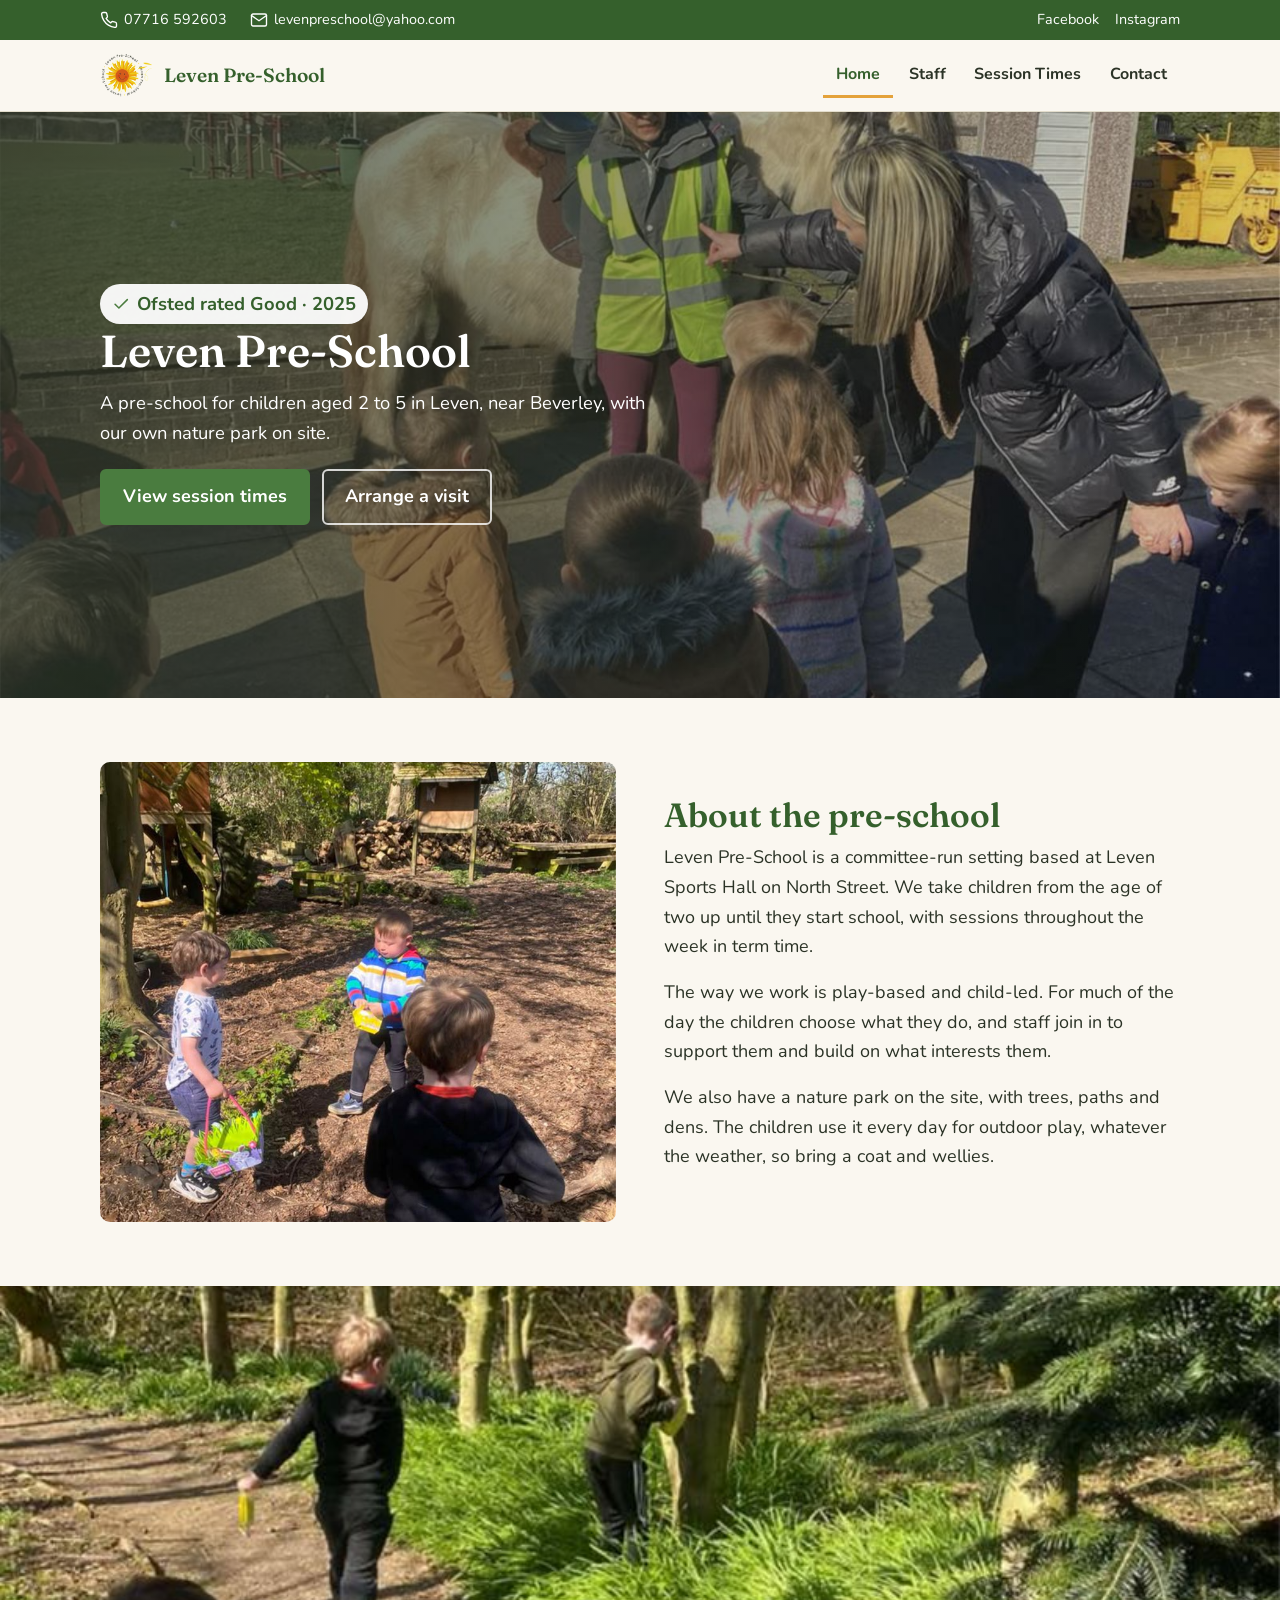
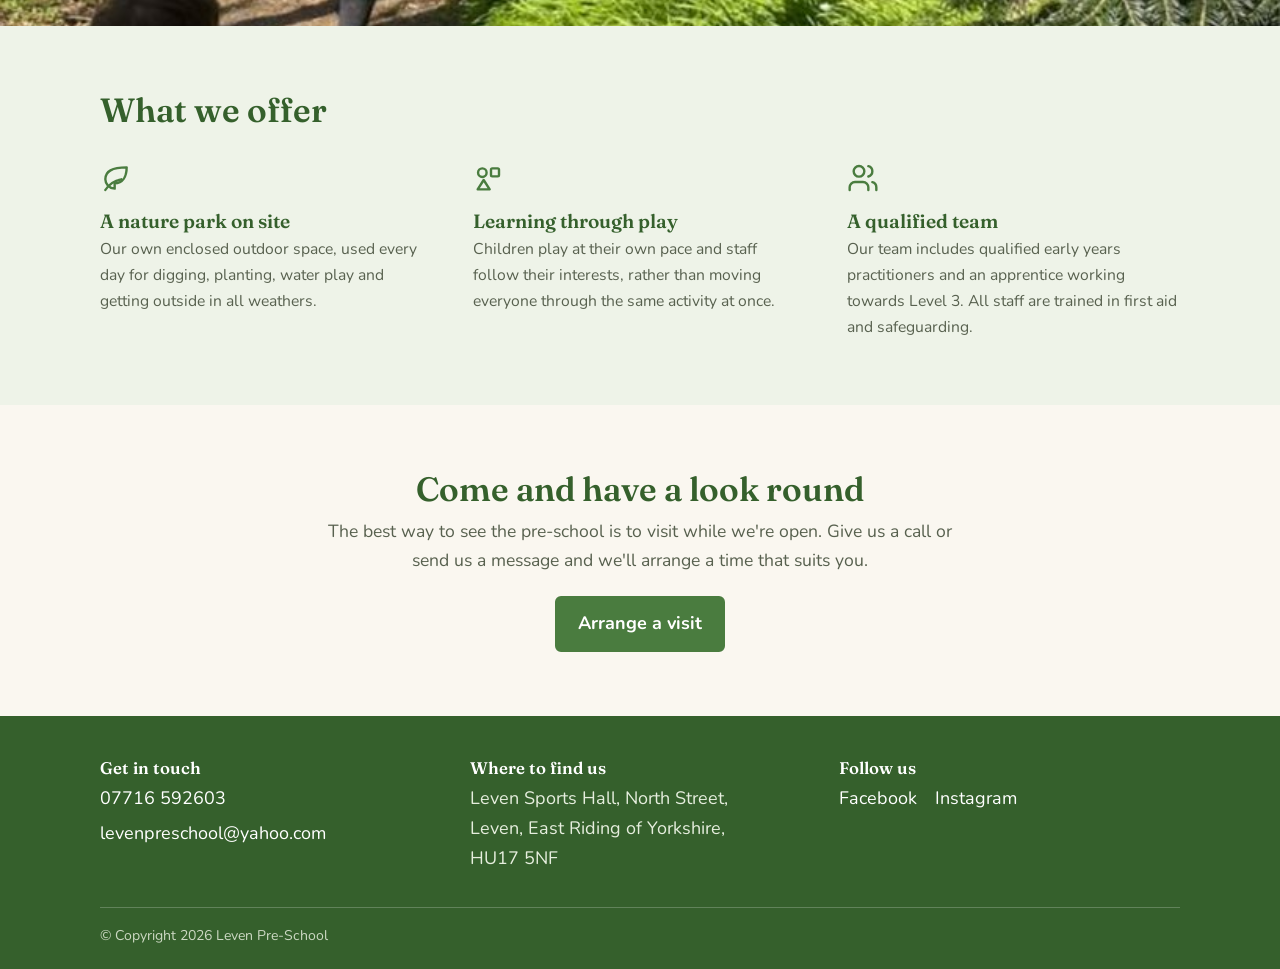
==== index.html @ 2f5be1a2 "Add files via upload" ====
<!DOCTYPE html>
<html lang="en-GB">
<head>
<meta charset="UTF-8">
<meta name="viewport" content="width=device-width, initial-scale=1.0">
<title>Leven Pre-School | Leven, near Beverley</title>
<meta name="description" content="Leven Pre-School is a committee-run pre-school in Leven, near Beverley, for children aged 2 to 5, with its own nature park on site.">
<link rel="icon" type="image/png" href="assets/favicon.png">
<link rel="preconnect" href="https://fonts.googleapis.com">
<link rel="preconnect" href="https://fonts.gstatic.com" crossorigin>
<link href="https://fonts.googleapis.com/css2?family=Fraunces:opsz,wght@9..144,500;9..144,600&family=Nunito:wght@400;600;700&display=swap" rel="stylesheet">
<link rel="stylesheet" href="style.css">
</head>
<body>

<div class="topbar">
  <div class="wrap">
    <div class="tb-contact">
      <a href="tel:07716592603"><svg class="ico" viewBox="0 0 24 24" fill="none" stroke="currentColor" stroke-width="1.8" stroke-linecap="round" stroke-linejoin="round" aria-hidden="true"><path d="M22 16.92v3a2 2 0 0 1-2.18 2 19.8 19.8 0 0 1-8.63-3.07 19.5 19.5 0 0 1-6-6 19.8 19.8 0 0 1-3.07-8.67A2 2 0 0 1 4.11 2h3a2 2 0 0 1 2 1.72c.13.96.36 1.9.7 2.81a2 2 0 0 1-.45 2.11L8.09 9.91a16 16 0 0 0 6 6l1.27-1.27a2 2 0 0 1 2.11-.45c.9.34 1.85.57 2.81.7A2 2 0 0 1 22 16.92z"/></svg>07716 592603</a>
      <a href="mailto:levenpreschool@yahoo.com"><svg class="ico" viewBox="0 0 24 24" fill="none" stroke="currentColor" stroke-width="1.8" stroke-linecap="round" stroke-linejoin="round" aria-hidden="true"><rect x="2" y="4" width="20" height="16" rx="2"/><path d="m2 6 10 7 10-7"/></svg>levenpreschool@yahoo.com</a>
    </div>
    <div class="tb-social">
      <a href="https://www.facebook.com/share/1BSi1CAocH/" target="_blank" rel="noopener">Facebook</a>
      <a href="https://www.instagram.com/levenpreschool" target="_blank" rel="noopener">Instagram</a>
    </div>
  </div>
</div>

<header class="site">
  <div class="wrap">
    <a class="brand" href="index.html">
      <img src="assets/logo.png" alt="Leven Pre-School logo">
      <b>Leven Pre-School</b>
    </a>
    <button class="nav-toggle" aria-label="Open menu" aria-expanded="false" aria-controls="menu"><span></span><span></span><span></span></button>
    <nav class="main" aria-label="Main">
      <ul id="menu">
        <li><a href="index.html" class="active" aria-current="page">Home</a></li>
        <li><a href="staff.html">Staff</a></li>
        <li><a href="session-times.html">Session Times</a></li>
        <li><a href="contact.html">Contact</a></li>
      </ul>
    </nav>
  </div>
</header>

<main>
<section class="hero">
  <img src="assets/hero.jpg" alt="A group of pre-school children meeting a pony outdoors with two members of staff">
  <div class="overlay">
    <div class="wrap">
      <div class="hero-text">
        <p class="hero-badge"><svg class="ico" viewBox="0 0 24 24" fill="none" stroke="currentColor" stroke-width="2" stroke-linecap="round" stroke-linejoin="round" aria-hidden="true"><path d="M20 6 9 17l-5-5"/></svg>Ofsted rated Good · 2025</p>
        <h1>Leven Pre-School</h1>
        <p>A pre-school for children aged 2 to 5 in Leven, near Beverley, with our own nature park on site.</p>
        <div class="btn-row">
          <a class="btn" href="session-times.html">View session times</a>
          <a class="btn btn-outline on-dark" href="contact.html">Arrange a visit</a>
        </div>
      </div>
    </div>
  </div>
</section>

<section class="section">
  <div class="wrap split">
    <img src="assets/welcome.jpg" alt="Children playing among trees and wooden dens in the pre-school's nature park">
    <div>
      <h2>About the pre-school</h2>
      <p>Leven Pre-School is a committee-run setting based at Leven Sports Hall on North Street. We take children from the age of two up until they start school, with sessions throughout the week in term time.</p>
      <p>The way we work is play-based and child-led. For much of the day the children choose what they do, and staff join in to support them and build on what interests them.</p>
      <p>We also have a nature park on the site, with trees, paths and dens. The children use it every day for outdoor play, whatever the weather, so bring a coat and wellies.</p>
    </div>
  </div>
</section>

<section class="band">
  <img src="assets/nature.jpg" alt="Children walking along a woodland path in the nature park on a sunny day">
</section>

<section class="section section--tint">
  <div class="wrap">
    <h2>What we offer</h2>
    <div class="features">
      <div class="feature">
        <svg class="ico" viewBox="0 0 24 24" fill="none" stroke="currentColor" stroke-width="1.8" stroke-linecap="round" stroke-linejoin="round" aria-hidden="true"><path d="M11 20A7 7 0 0 1 4 13C4 7 9 4 20 4c0 7-3 12-9 12z"/><path d="M4 21c3-5 7-7 12-8"/></svg>
        <h3>A nature park on site</h3>
        <p>Our own enclosed outdoor space, used every day for digging, planting, water play and getting outside in all weathers.</p>
      </div>
      <div class="feature">
        <svg class="ico" viewBox="0 0 24 24" fill="none" stroke="currentColor" stroke-width="1.8" stroke-linecap="round" stroke-linejoin="round" aria-hidden="true"><circle cx="7" cy="8" r="3.2"/><rect x="13.5" y="4.8" width="6" height="6" rx="1"/><path d="M8 13.5 12.5 20.5h-9z"/></svg>
        <h3>Learning through play</h3>
        <p>Children play at their own pace and staff follow their interests, rather than moving everyone through the same activity at once.</p>
      </div>
      <div class="feature">
        <svg class="ico" viewBox="0 0 24 24" fill="none" stroke="currentColor" stroke-width="1.8" stroke-linecap="round" stroke-linejoin="round" aria-hidden="true"><path d="M16 21v-2a4 4 0 0 0-4-4H6a4 4 0 0 0-4 4v2"/><circle cx="9" cy="7" r="4"/><path d="M22 21v-2a4 4 0 0 0-3-3.87"/><path d="M16 3.13a4 4 0 0 1 0 7.75"/></svg>
        <h3>A qualified team</h3>
        <p>Our team includes qualified early years practitioners and an apprentice working towards Level 3. All staff are trained in first aid and safeguarding.</p>
      </div>
    </div>
  </div>
</section>

<section class="section">
  <div class="wrap measure center">
    <h2>Come and have a look round</h2>
    <p class="lead center">The best way to see the pre-school is to visit while we're open. Give us a call or send us a message and we'll arrange a time that suits you.</p>
    <div class="btn-row center">
      <a class="btn" href="contact.html">Arrange a visit</a>
    </div>
  </div>
</section>
</main>

<footer class="site">
  <div class="wrap">
    <div class="cols">
      <div>
        <h3>Get in touch</h3>
        <p><a href="tel:07716592603">07716 592603</a></p>
        <p><a href="mailto:levenpreschool@yahoo.com">levenpreschool@yahoo.com</a></p>
      </div>
      <div>
        <h3>Where to find us</h3>
        <p>Leven Sports Hall, North Street,<br>Leven, East Riding of Yorkshire,<br>HU17 5NF</p>
      </div>
      <div>
        <h3>Follow us</h3>
        <p class="foot-social"><a href="https://www.facebook.com/share/1BSi1CAocH/" target="_blank" rel="noopener">Facebook</a><a href="https://www.instagram.com/levenpreschool" target="_blank" rel="noopener">Instagram</a></p>
      </div>
    </div>
    <div class="copyright">© Copyright 2026 Leven Pre-School</div>
  </div>
</footer>

<script src="nav.js"></script>
</body>
</html>
---- style.css ----
/* Leven Pre-School: shared styles */
:root {
  --green: #4a7c3f;
  --green-dark: #35602c;
  --green-light: #eef3e8;
  --sun: #e4a23a;
  --sun-dark: #bd7d18;
  --ink: #2b3326;
  --muted: #58614f;
  --cream: #faf7f0;
  --white: #ffffff;
  --line: #e2dccb;
  --radius: 6px;
  --radius-img: 10px;
  --wrap: 1080px;
}

* { box-sizing: border-box; }
html { scroll-behavior: smooth; }
body {
  margin: 0;
  font-family: "Nunito", system-ui, -apple-system, "Segoe UI", Roboto, sans-serif;
  color: var(--ink);
  background: var(--cream);
  font-size: 18px;
  line-height: 1.65;
  overflow-wrap: break-word;
}

/* Respect users who prefer less motion */
@media (prefers-reduced-motion: reduce) {
  html { scroll-behavior: auto; }
  *, *::before, *::after { animation-duration: .01ms !important; animation-iteration-count: 1 !important; transition-duration: .01ms !important; }
}
h1, h2, h3 {
  font-family: "Fraunces", Georgia, "Times New Roman", serif;
  font-weight: 600;
  line-height: 1.2;
  color: var(--green-dark);
  margin: 0 0 .5rem;
}
h1 { font-size: clamp(2rem, 4.5vw, 2.8rem); }
h2 { font-size: clamp(1.5rem, 3.2vw, 2.1rem); }
h3 { font-size: 1.2rem; font-weight: 600; }
p { margin: 0 0 1rem; }
a { color: var(--green-dark); }
img { max-width: 100%; display: block; }
strong, b { font-weight: 700; }

.wrap { width: min(var(--wrap), 92%); margin-inline: auto; }
.lead { font-size: 1.1rem; color: var(--muted); max-width: 60ch; }
.center { text-align: center; }
.center.lead, .measure { margin-inline: auto; }
.measure { max-width: 62ch; }

/* Focus: visible for keyboard users everywhere */
:focus-visible { outline: 3px solid var(--sun); outline-offset: 2px; border-radius: 3px; }

/* Buttons */
.btn {
  display: inline-block;
  font: inherit;
  font-weight: 700;
  text-decoration: none;
  padding: .7rem 1.3rem;
  border-radius: var(--radius);
  border: 2px solid var(--green);
  background: var(--green);
  color: #fff;
  cursor: pointer;
  transition: background .15s ease, border-color .15s ease, color .15s ease;
}
.btn:hover { background: var(--green-dark); border-color: var(--green-dark); }
.btn-outline { background: transparent; color: var(--green-dark); }
.btn-outline:hover { background: var(--green-light); }
.btn-outline.on-dark { color: #fff; border-color: rgba(255,255,255,.8); }
.btn-outline.on-dark:hover { background: rgba(255,255,255,.15); }
.btn-row { display: flex; flex-wrap: wrap; gap: .8rem; margin-top: 1.3rem; }
.btn-row.center { justify-content: center; }

/* SVG icons */
.ico { width: 1.25em; height: 1.25em; flex: none; vertical-align: -.2em; }

/* Top contact bar */
.topbar { background: var(--green-dark); color: #fff; font-size: .9rem; }
.topbar .wrap { display: flex; flex-wrap: wrap; gap: .3rem 1.4rem; align-items: center; justify-content: space-between; padding: .5rem 0; }
.topbar a { color: #fff; text-decoration: none; display: inline-flex; align-items: center; gap: .4rem; }
.topbar a:hover { text-decoration: underline; }
.topbar .tb-contact { display: flex; flex-wrap: wrap; gap: .4rem 1.4rem; }
.topbar .tb-social { display: flex; gap: 1rem; }

/* Header + nav */
header.site { position: sticky; top: 0; z-index: 50; background: var(--cream); border-bottom: 1px solid var(--line); }
header.site .wrap { display: flex; align-items: center; justify-content: space-between; gap: 1rem; padding: .6rem 0; position: relative; }
.brand { display: flex; align-items: center; gap: .7rem; text-decoration: none; }
.brand img { height: 52px; width: auto; }
.brand b { font-family: "Fraunces", Georgia, serif; font-weight: 600; font-size: 1.2rem; color: var(--green-dark); }
nav.main ul { list-style: none; display: flex; gap: .2rem; margin: 0; padding: 0; }
nav.main a {
  text-decoration: none; color: var(--ink); font-weight: 700; font-size: 1rem;
  padding: .5rem .8rem; display: block; border-bottom: 3px solid transparent;
}
nav.main a:hover { color: var(--green-dark); }
nav.main a.active { color: var(--green-dark); border-bottom-color: var(--sun); }
.nav-toggle { display: none; background: none; border: 1px solid var(--line); border-radius: var(--radius); cursor: pointer; padding: .5rem .6rem; min-width: 44px; min-height: 44px; }
.nav-toggle span { display: block; width: 24px; height: 2.5px; background: var(--green-dark); border-radius: 2px; margin: 4px 0; }

@media (max-width: 760px) {
  .nav-toggle { display: block; }
  nav.main { position: absolute; top: 100%; left: 0; right: 0; background: var(--cream); border-bottom: 1px solid var(--line); display: none; }
  nav.main.open { display: block; }
  nav.main ul { flex-direction: column; padding: .4rem; }
  nav.main a { padding: .7rem .8rem; border-bottom: 1px solid var(--line); }
  nav.main a.active { border-bottom-color: var(--line); color: var(--green-dark); }
}

/* Hero */
.hero { position: relative; color: #fff; }
.hero img { width: 100%; height: auto; aspect-ratio: 1600 / 732; max-height: 72vh; object-fit: cover; display: block; }
.hero .overlay { position: absolute; inset: 0; background: linear-gradient(90deg, rgba(43,51,38,.8) 0%, rgba(43,51,38,.45) 55%, rgba(43,51,38,.15) 100%); display: flex; align-items: center; }
@media (max-width: 600px) { .hero img { aspect-ratio: auto; height: 62vh; min-height: 360px; object-position: 55% 40%; } }
.hero-text { max-width: 36rem; }
.hero-badge { display: inline-flex; align-items: center; gap: .4rem; background: rgba(255,255,255,.94); color: var(--green-dark); font-weight: 700; font-size: .85rem; padding: .3rem .75rem; border-radius: 999px; margin: 0 0 .9rem; }
.hero-badge .ico { width: 1em; height: 1em; color: var(--green); }
.hero-text h1 { color: #fff; margin-bottom: .6rem; }
.hero-text p { font-size: 1.15rem; margin: 0; }

/* Sections */
.section { padding: clamp(2.5rem, 6vw, 4rem) 0; }
.section--tint { background: var(--green-light); }

/* Intro / split with photo */
.split { display: grid; grid-template-columns: 1fr 1fr; gap: clamp(1.5rem, 4vw, 3rem); align-items: center; }
.split img { border-radius: var(--radius-img); width: 100%; height: 100%; max-height: 460px; object-fit: cover; }
.split > div > :first-child { margin-top: 0; }
@media (max-width: 760px) { .split { grid-template-columns: 1fr; } }

/* Full-width image band */
.band img { width: 100%; height: clamp(220px, 32vw, 340px); object-fit: cover; }

/* Feature list (no cards) */
.features { display: grid; grid-template-columns: repeat(3, 1fr); gap: 2rem clamp(1.5rem, 4vw, 2.5rem); margin-top: 2rem; }
.feature .ico { width: 2rem; height: 2rem; color: var(--green); }
.feature h3 { margin: .6rem 0 .3rem; }
.feature p { margin: 0; color: var(--muted); font-size: .98rem; }
@media (max-width: 900px) { .features { grid-template-columns: repeat(2, 1fr); } }
@media (max-width: 620px) { .features { grid-template-columns: 1fr; gap: 1.6rem; } }

/* Staff */
.staff-grid { display: grid; grid-template-columns: repeat(3, 1fr); gap: 2rem 1.8rem; margin-top: 2rem; }
@media (max-width: 760px) { .staff-grid { grid-template-columns: 1fr 1fr; gap: 1.6rem; } }
@media (max-width: 460px) { .staff-grid { grid-template-columns: 1fr; } }
.staff-card img { width: 100%; aspect-ratio: 4 / 5; object-fit: cover; border-radius: var(--radius-img); }
.staff-card h3 { margin: .7rem 0 0; }
.staff-card .role { color: var(--sun-dark); font-weight: 700; font-size: .95rem; }
.staff-card .qual { color: var(--muted); font-size: .92rem; margin: .25rem 0 0; }

/* Session times */
.time-list { list-style: none; padding: 0; margin: 1.2rem 0 0; max-width: 60ch; }
.time-list li { padding: .5rem 0; margin-bottom: .4rem; }
.time-list li b { color: var(--green-dark); }
.rates { display: flex; flex-wrap: wrap; gap: 2.5rem; margin-top: 1.4rem; }
.rate .fig { font-family: "Fraunces", Georgia, serif; font-size: 2.2rem; font-weight: 600; color: var(--green-dark); line-height: 1; }
.rate .fig span { font-size: 1rem; font-weight: 400; color: var(--muted); }
.rate p { margin: .3rem 0 0; color: var(--muted); }

/* Contact */
.contact-grid { display: grid; grid-template-columns: 1fr 1fr; gap: clamp(1.5rem, 4vw, 3rem); align-items: start; }
@media (max-width: 760px) { .contact-grid { grid-template-columns: 1fr; } }
.info-list { list-style: none; padding: 0; margin: 0; }
.info-list li { display: flex; gap: .8rem; align-items: flex-start; margin-bottom: 1.1rem; }
.info-list .ico { width: 1.4rem; height: 1.4rem; color: var(--green); margin-top: .15rem; }
.info-list a { color: var(--green-dark); font-weight: 700; text-decoration: none; }
.info-list a:hover { text-decoration: underline; }
.info-list span.label { font-weight: 700; display: block; }

/* Form */
form.contact label { font-weight: 700; display: block; margin: .9rem 0 .3rem; }
form.contact input, form.contact textarea {
  width: 100%; padding: .7rem .8rem; border: 1.5px solid var(--line); border-radius: var(--radius);
  font: inherit; background: var(--white); color: var(--ink);
}
form.contact input:focus-visible, form.contact textarea:focus-visible { outline-offset: 0; border-color: var(--green); }
form.contact textarea { min-height: 130px; resize: vertical; }
form.contact .btn { margin-top: 1.2rem; }
.form-status { margin: 1rem 0 0; padding: .8rem 1rem; border-radius: var(--radius); font-size: .96rem; }
.form-status:empty { display: none; }
.hp { position: absolute; left: -9999px; width: 1px; height: 1px; overflow: hidden; }
.form-status.info { background: var(--green-light); border: 1px solid var(--line); }
.form-status.success { background: #e3f0db; border: 1px solid var(--green); color: var(--green-dark); }
.form-status.error { background: #f6e3df; border: 1px solid #c0583f; color: #8a3522; }

/* Map */
.map iframe { width: 100%; height: clamp(260px, 45vh, 400px); border: 0; display: block; }

/* Footer */
footer.site { background: var(--green-dark); color: #e6eede; padding: 2.6rem 0 1.4rem; margin-top: 0; }
footer.site .cols { display: grid; grid-template-columns: repeat(3, 1fr); gap: 1.8rem; }
@media (max-width: 760px) { footer.site .cols { grid-template-columns: 1fr; gap: 1.4rem; } }
footer.site h3 { color: #fff; font-size: 1.05rem; margin-bottom: .4rem; }
footer.site p { margin: 0 0 .3rem; }
footer.site a { color: #fff; text-decoration: none; }
footer.site a:hover { text-decoration: underline; }
footer.site .foot-social a { display: inline-flex; align-items: center; gap: .4rem; margin-right: 1.1rem; }
footer.site .copyright { border-top: 1px solid rgba(255,255,255,.22); margin-top: 1.8rem; padding-top: 1rem; font-size: .88rem; color: #ccd8c3; }
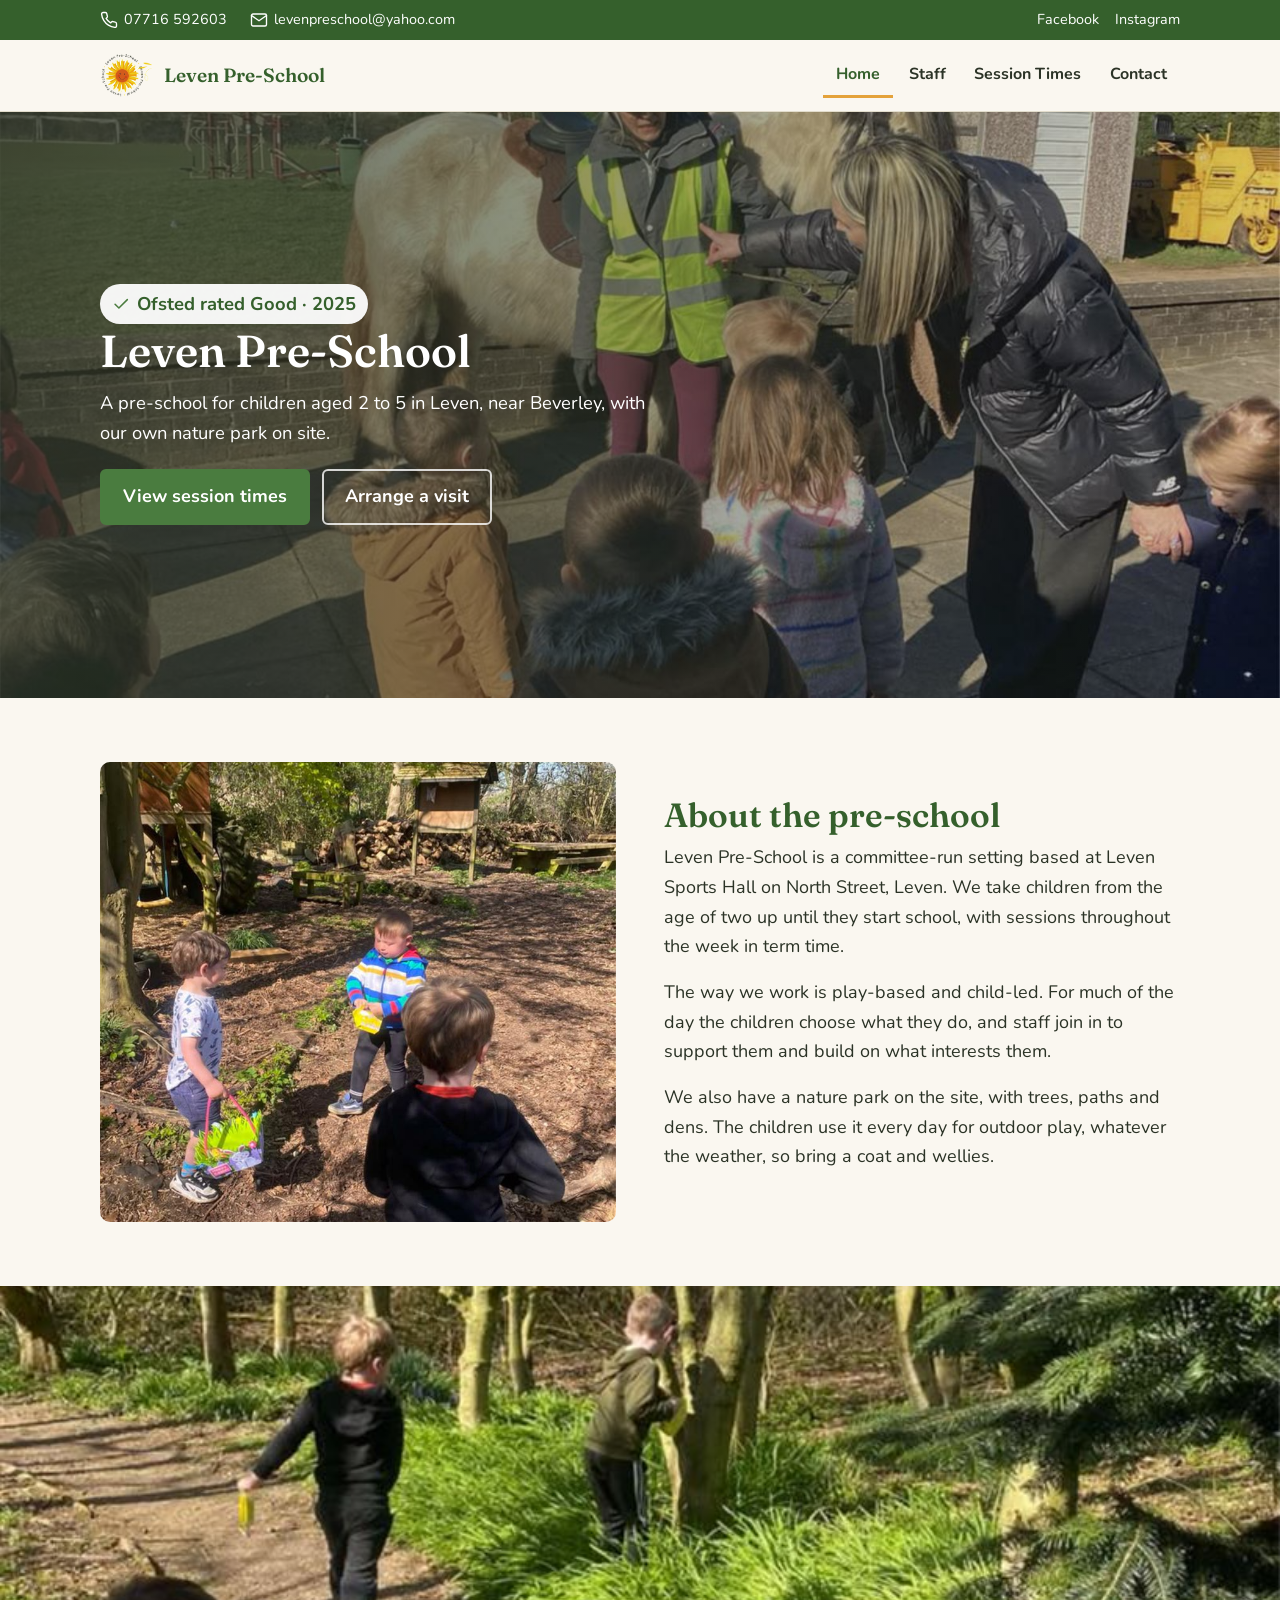
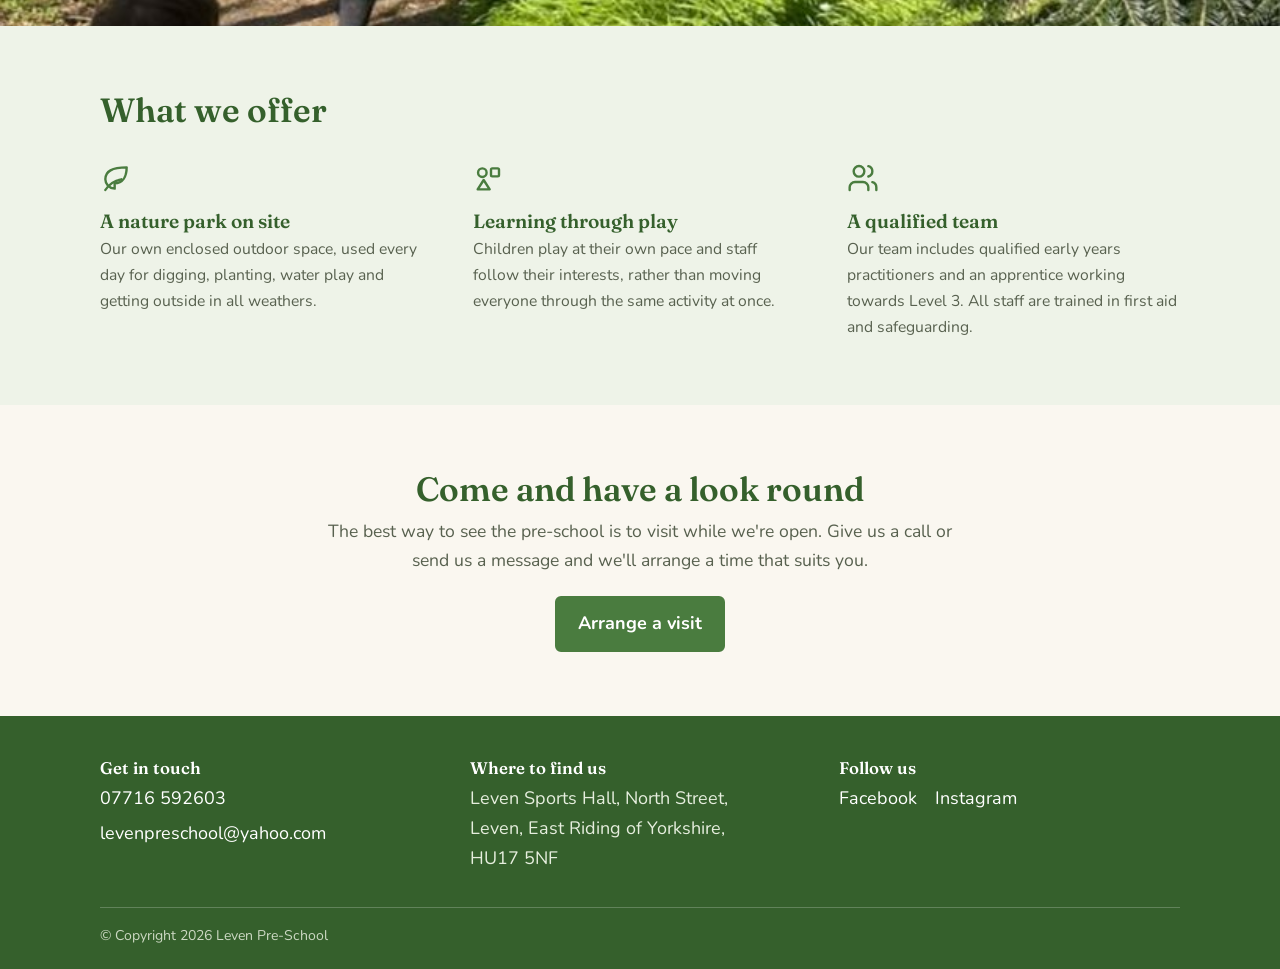
==== commit 7e3ac3f3: "Update index.html" ====
--- a/index.html
+++ b/index.html
@@ -67,7 +67,7 @@
     <img src="assets/welcome.jpg" alt="Children playing among trees and wooden dens in the pre-school's nature park">
     <div>
       <h2>About the pre-school</h2>
-      <p>Leven Pre-School is a committee-run setting based at Leven Sports Hall on North Street. We take children from the age of two up until they start school, with sessions throughout the week in term time.</p>
+      <p>Leven Pre-School is a committee-run setting based at Leven Sports Hall on North Street, Leven. We take children from the age of two up until they start school, with sessions throughout the week in term time.</p>
       <p>The way we work is play-based and child-led. For much of the day the children choose what they do, and staff join in to support them and build on what interests them.</p>
       <p>We also have a nature park on the site, with trees, paths and dens. The children use it every day for outdoor play, whatever the weather, so bring a coat and wellies.</p>
     </div>
